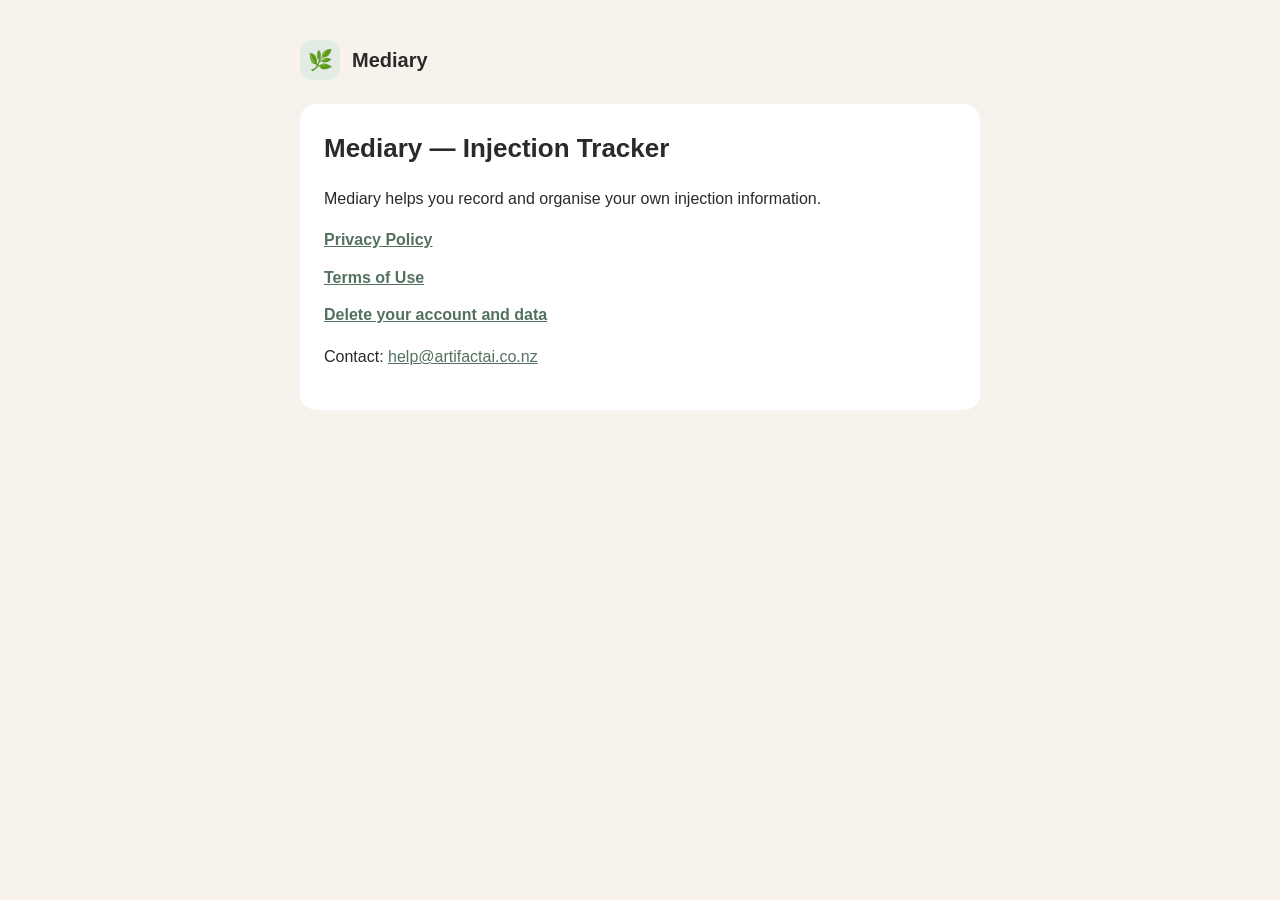
==== index.html @ fd197f35 "Add Mediary privacy policy, terms, and account deletion pages Co-Authored-By: Claude Sonnet 5.5 <nor" ====
<!doctype html>
<html lang="en">
<head>
<meta charset="utf-8" />
<meta name="viewport" content="width=device-width, initial-scale=1" />
<title>Mediary — Injection Tracker</title>
<style>
:root{--background:#F7F3EC;--surface:#FFFFFF;--text-primary:#2B2A28;--text-secondary:#6B6660;--accent:#6E8F7A;--accent-strong:#54705F;--accent-soft:#E3ECE4;--divider:#E5DFD3}
*{box-sizing:border-box}
body{margin:0;background:var(--background);color:var(--text-primary);font-family:-apple-system,BlinkMacSystemFont,"Segoe UI",Roboto,Helvetica,Arial,sans-serif;line-height:1.6}
.wrap{max-width:720px;margin:0 auto;padding:40px 20px 72px}
.brand{display:flex;align-items:center;gap:12px;margin-bottom:24px}
.brand-mark{width:40px;height:40px;border-radius:12px;background:var(--accent-soft);display:flex;align-items:center;justify-content:center;font-size:20px}
.brand-name{font-size:20px;font-weight:600}
.doc{background:var(--surface);border-radius:16px;padding:24px}
h1{font-size:26px;margin:0 0 12px}
h2{font-size:19px;margin:28px 0 8px}
h3{font-size:16px;margin:20px 0 6px}
a{color:var(--accent-strong)}
hr{border:none;border-top:1px solid var(--divider);margin:24px 0}
ul,ol{padding-left:22px}
li+li{margin-top:4px}
table{border-collapse:collapse;width:100%;font-size:14px;display:block;overflow-x:auto}
th,td{border:1px solid var(--divider);padding:8px;text-align:left;vertical-align:top}
th{background:var(--accent-soft)}
footer{margin-top:32px;color:var(--text-secondary);font-size:13px;text-align:center}
.links{list-style:none;padding:0}
.links li{margin:0 0 12px}
.links a{font-weight:600}

</style>
</head>
<body>
<div class="wrap">
<div class="brand"><div class="brand-mark">🌿</div><div class="brand-name">Mediary</div></div>
<article class="doc">
<h1>Mediary — Injection Tracker</h1>
<p>Mediary helps you record and organise your own injection information.</p>
<ul class="links">
<li><a href="privacy.html">Privacy Policy</a></li>
<li><a href="terms.html">Terms of Use</a></li>
<li><a href="delete-account/">Delete your account and data</a></li>
</ul>
<p>Contact: <a href="mailto:help@artifactai.co.nz">help@artifactai.co.nz</a></p>
</article>
</div>
</body>
</html>
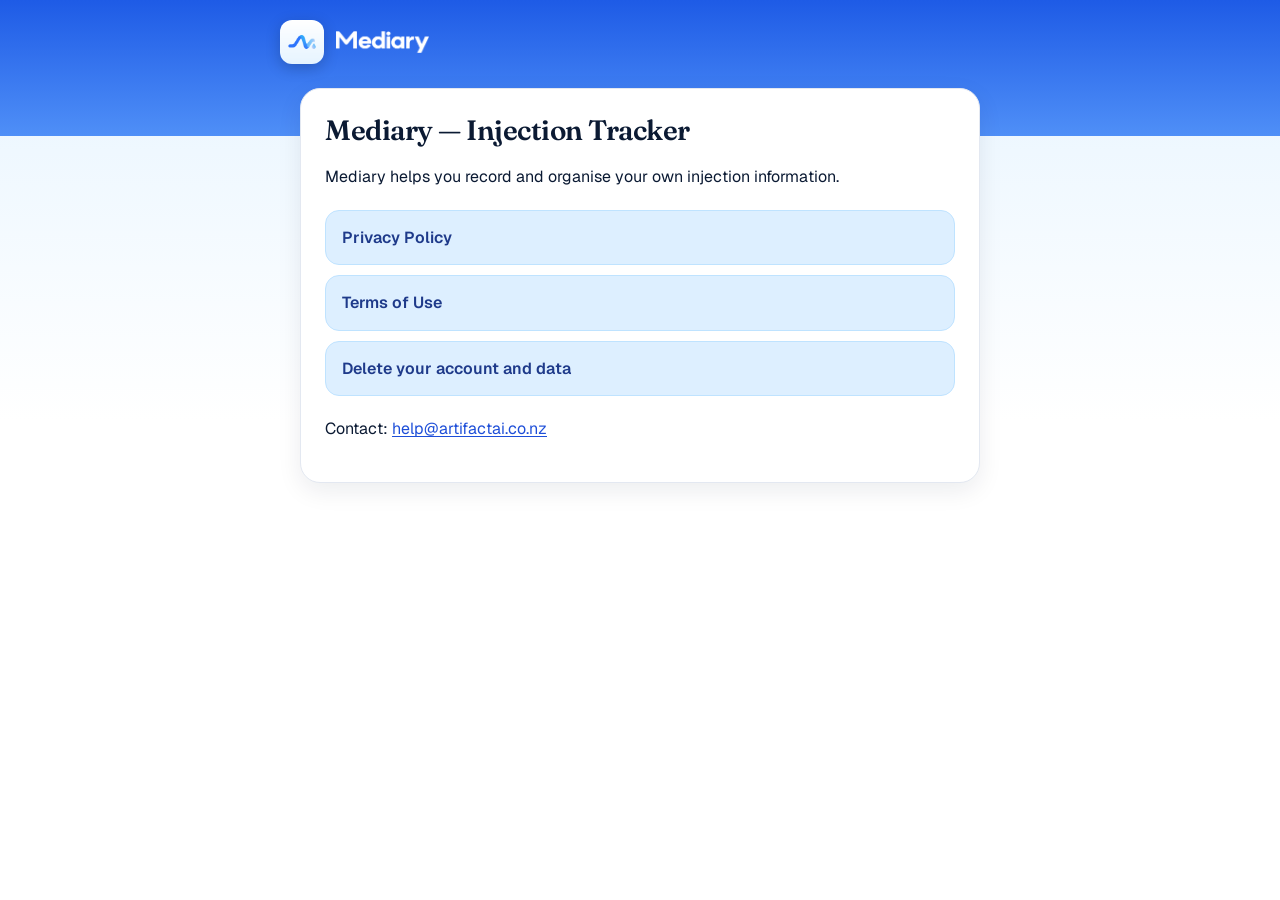
==== commit 05cb13f2: "Restyle legal pages to match the Mediary app (blue palette, Fraunces/Geist, app icon and wordmark) C" ====
--- a/index.html
+++ b/index.html
@@ -4,35 +4,17 @@
 <meta charset="utf-8" />
 <meta name="viewport" content="width=device-width, initial-scale=1" />
 <title>Mediary — Injection Tracker</title>
-<style>
-:root{--background:#F7F3EC;--surface:#FFFFFF;--text-primary:#2B2A28;--text-secondary:#6B6660;--accent:#6E8F7A;--accent-strong:#54705F;--accent-soft:#E3ECE4;--divider:#E5DFD3}
-*{box-sizing:border-box}
-body{margin:0;background:var(--background);color:var(--text-primary);font-family:-apple-system,BlinkMacSystemFont,"Segoe UI",Roboto,Helvetica,Arial,sans-serif;line-height:1.6}
-.wrap{max-width:720px;margin:0 auto;padding:40px 20px 72px}
-.brand{display:flex;align-items:center;gap:12px;margin-bottom:24px}
-.brand-mark{width:40px;height:40px;border-radius:12px;background:var(--accent-soft);display:flex;align-items:center;justify-content:center;font-size:20px}
-.brand-name{font-size:20px;font-weight:600}
-.doc{background:var(--surface);border-radius:16px;padding:24px}
-h1{font-size:26px;margin:0 0 12px}
-h2{font-size:19px;margin:28px 0 8px}
-h3{font-size:16px;margin:20px 0 6px}
-a{color:var(--accent-strong)}
-hr{border:none;border-top:1px solid var(--divider);margin:24px 0}
-ul,ol{padding-left:22px}
-li+li{margin-top:4px}
-table{border-collapse:collapse;width:100%;font-size:14px;display:block;overflow-x:auto}
-th,td{border:1px solid var(--divider);padding:8px;text-align:left;vertical-align:top}
-th{background:var(--accent-soft)}
-footer{margin-top:32px;color:var(--text-secondary);font-size:13px;text-align:center}
-.links{list-style:none;padding:0}
-.links li{margin:0 0 12px}
-.links a{font-weight:600}
-
-</style>
+<link rel="preconnect" href="https://fonts.googleapis.com" />
+<link rel="preconnect" href="https://fonts.gstatic.com" crossorigin />
+<link href="https://fonts.googleapis.com/css2?family=Fraunces:opsz,wght@9..144,500;9..144,600&family=Geist:wght@400;500;600&display=swap" rel="stylesheet" />
+<meta name="theme-color" content="#1E5BE6" />
+<link rel="icon" type="image/png" href="assets/favicon.png" />
+<link rel="apple-touch-icon" href="assets/apple-touch-icon.png" />
+<link rel="stylesheet" href="assets/style.css" />
 </head>
 <body>
+<header class="hero"><div class="hero-inner"><a class="brand" href="./"><img class="icon" src="assets/app-icon.png" alt="" width="44" height="44" /><img class="wordmark" src="assets/wordmark-white.png" alt="Mediary" /></a></div></header>
 <div class="wrap">
-<div class="brand"><div class="brand-mark">🌿</div><div class="brand-name">Mediary</div></div>
 <article class="doc">
 <h1>Mediary — Injection Tracker</h1>
 <p>Mediary helps you record and organise your own injection information.</p>
--- a/assets/style.css
+++ b/assets/style.css
@@ -0,0 +1,50 @@
+/* Mediary legal pages — tokens mirror src/theme/colors.ts and typography.ts in the app repo. */
+:root{
+  --background:#FFFFFF;--background-tint:#E6F4FF;--surface:#FFFFFF;--surface-secondary:#F1F4F9;
+  --text-primary:#0B1A33;--text-secondary:#33415A;--text-muted:#56627A;
+  --accent:#1D4ED8;--accent-strong:#1E3A8A;--accent-soft:#DDEFFF;--accent-soft-border:#BFE3FF;
+  --hero-top:#1E5BE6;--hero-bottom:#4F8FF7;
+  --divider:#E3E8F1;
+  --serif:"Fraunces",Georgia,"Times New Roman",serif;
+  --sans:"Geist",-apple-system,BlinkMacSystemFont,"Segoe UI",Roboto,Helvetica,Arial,sans-serif;
+}
+*{box-sizing:border-box}
+html{-webkit-text-size-adjust:100%}
+body{margin:0;min-height:100vh;color:var(--text-primary);font-family:var(--sans);line-height:1.6;
+  background:linear-gradient(180deg,var(--background-tint) 0,var(--background) 420px) no-repeat,var(--background)}
+.hero{background:linear-gradient(180deg,var(--hero-top),var(--hero-bottom));color:#fff;padding:20px 20px 72px}
+.hero-inner{max-width:720px;margin:0 auto}
+.brand{display:flex;align-items:center;gap:12px;text-decoration:none;color:#fff}
+.brand img.icon{width:44px;height:44px;border-radius:12px;box-shadow:0 4px 14px rgba(11,26,51,.25)}
+.brand img.wordmark{height:22px;width:auto;display:block}
+.wrap{max-width:720px;margin:-48px auto 0;padding:0 20px 72px}
+.doc,.card{background:var(--surface);border:1px solid var(--divider);border-radius:20px;padding:24px;
+  box-shadow:0 8px 24px rgba(11,26,51,.08)}
+.card{margin-bottom:20px}
+h1,h2,h3{font-family:var(--serif);font-weight:600;color:var(--text-primary);letter-spacing:-.3px;line-height:1.25}
+h1{font-size:28px;letter-spacing:-.5px;margin:0 0 12px}
+h2{font-size:21px;margin:32px 0 8px}
+h3{font-size:17px;margin:20px 0 6px}
+.card h2{font-size:18px;margin:0 0 12px}
+.subtitle{color:var(--text-secondary);margin:0 0 24px}
+p,li{font-size:16px}
+a{color:var(--accent);text-underline-offset:2px}
+a:hover{color:var(--accent-strong)}
+hr,.divider{border:none;border-top:1px solid var(--divider);margin:24px 0}
+ul,ol{padding-left:22px}
+li+li{margin-top:6px}
+table{border-collapse:collapse;width:100%;font-size:14px;display:block;overflow-x:auto}
+th,td{border:1px solid var(--divider);padding:8px 10px;text-align:left;vertical-align:top}
+th{background:var(--accent-soft);color:var(--accent-strong);font-weight:600}
+.links{list-style:none;padding:0;margin:20px 0}
+.links li{margin:0 0 10px}
+.links a{display:block;padding:14px 16px;border:1px solid var(--accent-soft-border);background:var(--accent-soft);
+  border-radius:14px;font-weight:600;color:var(--accent-strong);text-decoration:none}
+.links a:hover{background:#CFE8FF}
+.button{display:inline-block;background:var(--accent);color:#fff;text-decoration:none;font-weight:600;
+  padding:12px 20px;border-radius:999px;font-size:15px}
+.button:hover{background:var(--accent-strong);color:#fff}
+.muted{color:var(--text-muted);font-size:14px}
+footer{margin-top:32px;color:var(--text-muted);font-size:13px;text-align:center;line-height:1.7}
+footer a{color:var(--accent)}
+@media (max-width:480px){.doc,.card{padding:20px;border-radius:16px}h1{font-size:25px}}
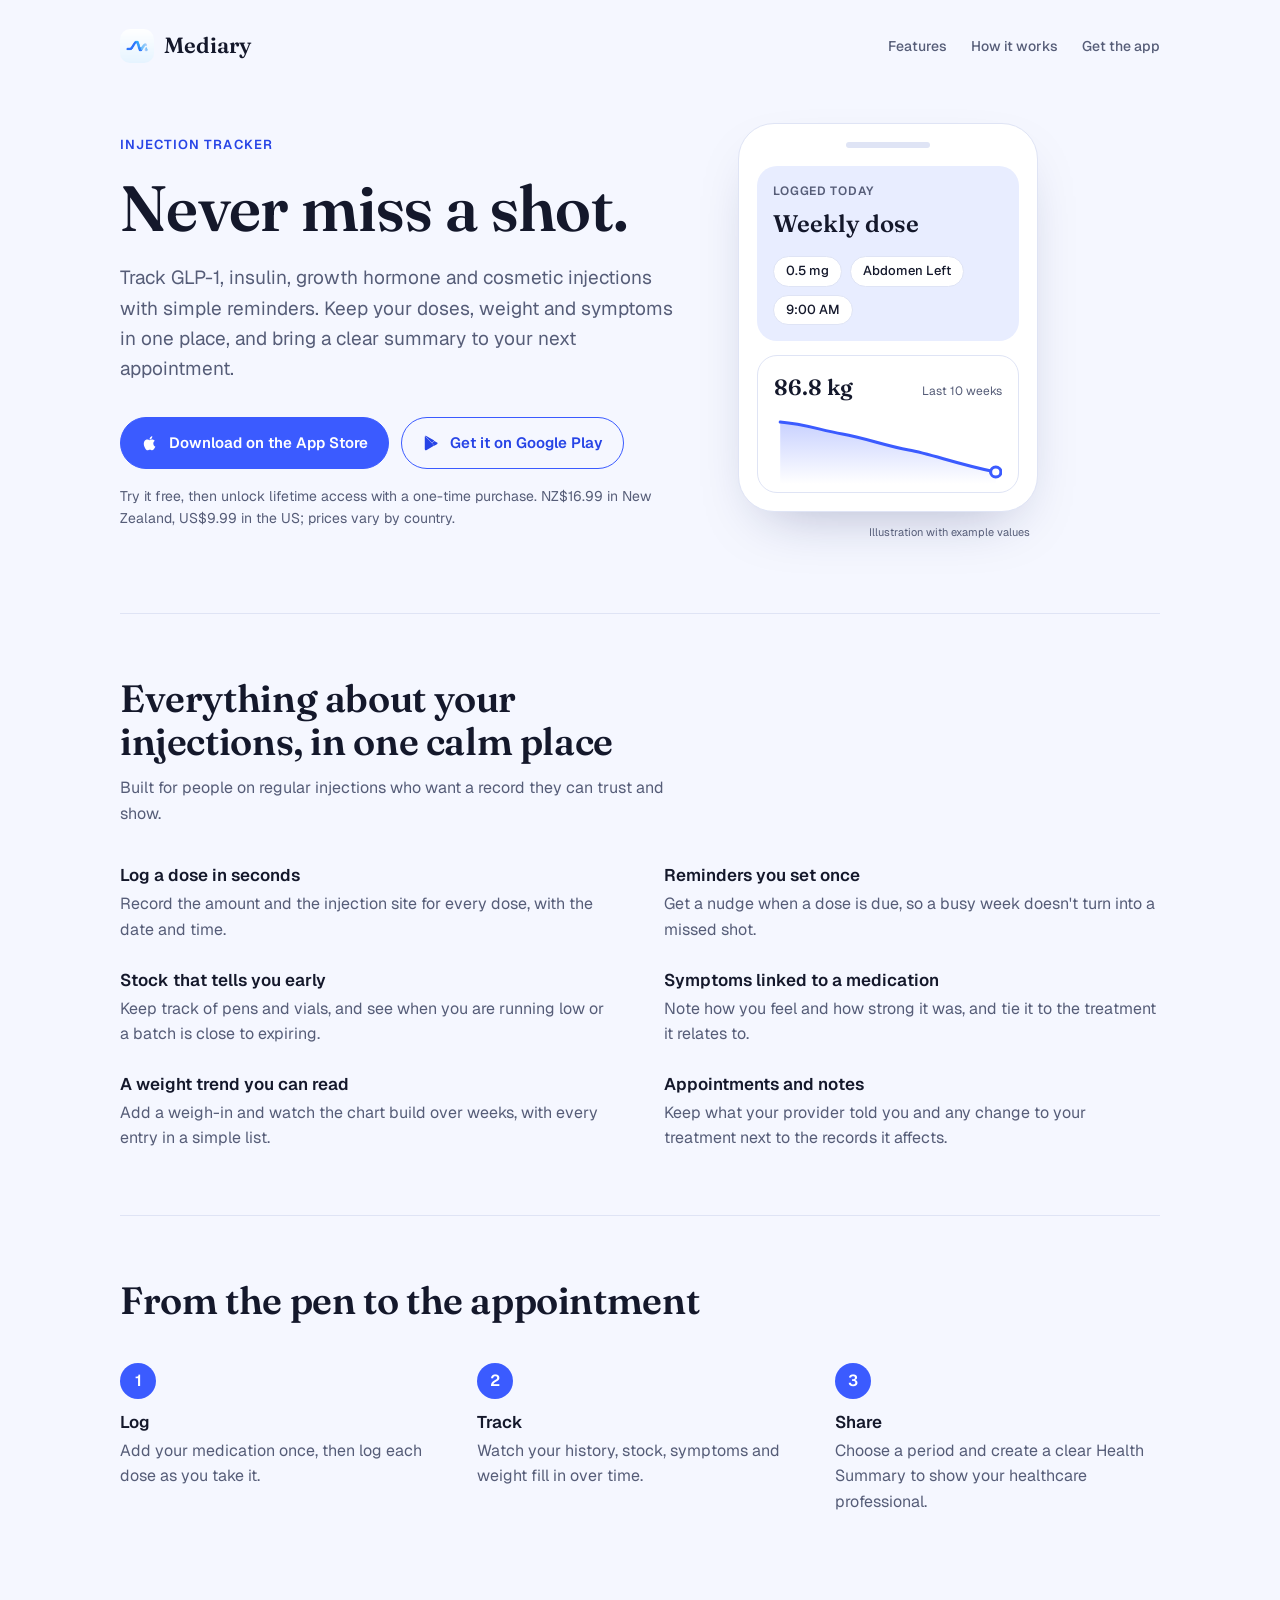
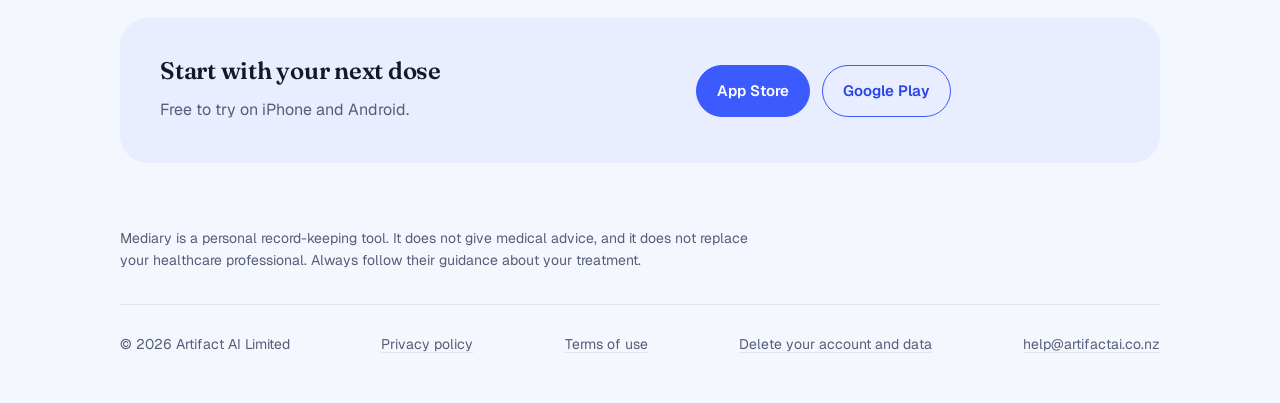
==== commit c51afa45: "Replace the legal index with the Mediary landing page Keeps links to the privacy policy, terms, acco" ====
--- a/index.html
+++ b/index.html
@@ -1,30 +1,279 @@
 <!doctype html>
 <html lang="en">
 <head>
-<meta charset="utf-8" />
-<meta name="viewport" content="width=device-width, initial-scale=1" />
-<title>Mediary — Injection Tracker</title>
-<link rel="preconnect" href="https://fonts.googleapis.com" />
-<link rel="preconnect" href="https://fonts.gstatic.com" crossorigin />
-<link href="https://fonts.googleapis.com/css2?family=Fraunces:opsz,wght@9..144,500;9..144,600&family=Geist:wght@400;500;600&display=swap" rel="stylesheet" />
-<meta name="theme-color" content="#1E5BE6" />
-<link rel="icon" type="image/png" href="assets/favicon.png" />
-<link rel="apple-touch-icon" href="assets/apple-touch-icon.png" />
-<link rel="stylesheet" href="assets/style.css" />
+<meta charset="utf-8">
+<meta name="viewport" content="width=device-width, initial-scale=1">
+<meta name="description" content="Never miss a shot. Track GLP-1, insulin, growth hormone and cosmetic injections with simple reminders. Free to try on iPhone and Android.">
+<link rel="canonical" href="https://artifactai-hub.github.io/mediary-legal/">
+<meta property="og:url" content="https://artifactai-hub.github.io/mediary-legal/">
+<meta property="og:type" content="website">
+<meta property="og:title" content="Mediary: Injection Tracker">
+<meta property="og:description" content="Log doses, track weight and symptoms, and share a clear summary with your healthcare professional.">
+<meta name="theme-color" content="#3B5BFF">
+<link rel="icon" type="image/png" href="assets/favicon.png">
+<link rel="apple-touch-icon" href="assets/apple-touch-icon.png">
+<title>Mediary</title>
+<link rel="stylesheet" href="https://fonts.googleapis.com/css2?family=Fraunces:opsz,wght@9..144,500;9..144,600&family=Geist:wght@400;500;600&display=swap">
+<style>
+  /* Layout concept: asymmetric hero (text left, phone right), then a plain two-column feature list, a three-step strip, and one download band. */
+  :root {
+    --bg: #F5F7FF;
+    --surface: #FFFFFF;
+    --fg: #14182B;
+    --muted: #565D78;
+    --line: #DFE4F5;
+    --accent: #3B5BFF;
+    --accent-strong: #2744E6;
+    --on-accent: #FFFFFF;
+    --soft: #E8EDFF;
+    --display: "Fraunces", Georgia, "Times New Roman", serif;
+    --body: "Geist", system-ui, -apple-system, "Segoe UI", Roboto, sans-serif;
+  }
+  @media (prefers-color-scheme: dark) {
+    :root:not([data-theme="light"]) {
+      --bg: #0E1220;
+      --surface: #171C2F;
+      --fg: #EDEFFA;
+      --muted: #A0A8C8;
+      --line: #272D47;
+      --accent: #8095FF;
+      --accent-strong: #A3B3FF;
+      --on-accent: #0E1220;
+      --soft: #1D2440;
+      color-scheme: dark;
+    }
+  }
+  :root[data-theme="dark"] {
+    --bg: #0E1220;
+    --surface: #171C2F;
+    --fg: #EDEFFA;
+    --muted: #A0A8C8;
+    --line: #272D47;
+    --accent: #8095FF;
+    --accent-strong: #A3B3FF;
+    --on-accent: #0E1220;
+    --soft: #1D2440;
+    color-scheme: dark;
+  }
+
+  * { box-sizing: border-box; }
+  body {
+    background: var(--bg);
+    color: var(--fg);
+    font-family: var(--body);
+    font-size: 16px;
+    line-height: 1.6;
+    padding-left: max(16px, env(safe-area-inset-left, 0px));
+    padding-right: max(16px, env(safe-area-inset-right, 0px));
+    padding-block: 0;
+  }
+  a { color: inherit; }
+  .wrap { max-width: 1040px; margin: 0 auto; }
+  h1, h2, h3 { font-family: var(--display); font-weight: 600; line-height: 1.12; margin: 0; text-wrap: balance; letter-spacing: -0.01em; }
+  p { margin: 0; }
+
+  header.top { display: flex; align-items: center; justify-content: space-between; gap: 16px; padding-block: 20px; }
+  .brand { display: inline-flex; align-items: center; gap: 10px; text-decoration: none; font-family: var(--display); font-weight: 600; font-size: 22px; }
+  .brand .icon { width: 34px; height: 34px; border-radius: 10px; display: block; }
+  nav.top a { text-decoration: none; color: var(--muted); font-size: 14px; font-weight: 500; margin-left: 20px; }
+  nav.top a:hover { color: var(--fg); }
+
+  .hero { display: grid; grid-template-columns: 1.15fr 0.85fr; gap: 48px; align-items: center; padding-block: 40px 72px; }
+  .hero > * { min-width: 0; }
+  .eyebrow { font-size: 13px; font-weight: 600; letter-spacing: 0.08em; text-transform: uppercase; color: var(--accent-strong); margin-bottom: 16px; }
+  .hero h1 { font-size: clamp(40px, 7vw, 64px); }
+  .lede { font-size: 19px; color: var(--muted); max-width: 34em; margin-top: 20px; }
+  .stores { display: flex; flex-wrap: wrap; gap: 12px; margin-top: 32px; }
+  .btn { display: inline-flex; align-items: center; gap: 10px; padding: 13px 20px; border-radius: 999px; font-weight: 600; font-size: 15px; text-decoration: none; border: 1.5px solid var(--accent); }
+  .btn.primary { background: var(--accent); color: var(--on-accent); }
+  .btn.ghost { color: var(--accent-strong); background: transparent; }
+  .btn:hover { filter: brightness(0.95); }
+  .btn:focus-visible, nav.top a:focus-visible, .foot a:focus-visible { outline: 3px solid var(--accent); outline-offset: 3px; }
+  .btn svg { width: 18px; height: 18px; fill: currentColor; flex: none; }
+  .price-note { margin-top: 16px; font-size: 14px; color: var(--muted); }
+
+  .phone { justify-self: center; width: min(100%, 300px); background: var(--surface); border: 1px solid var(--line); border-radius: 36px; padding: 18px; box-shadow: 0 24px 60px -28px rgba(20, 30, 90, 0.35); }
+  .phone .bar { width: 84px; height: 6px; border-radius: 3px; background: var(--line); margin: 0 auto 18px; }
+  .dose { background: var(--soft); border-radius: 20px; padding: 16px; }
+  .dose .label { font-size: 12px; font-weight: 600; letter-spacing: 0.06em; text-transform: uppercase; color: var(--muted); }
+  .dose .name { font-family: var(--display); font-size: 24px; font-weight: 600; margin-top: 4px; }
+  .dose .meta { display: flex; gap: 8px; flex-wrap: wrap; margin-top: 12px; }
+  .chip { background: var(--surface); border: 1px solid var(--line); border-radius: 999px; padding: 4px 12px; font-size: 13px; font-weight: 500; }
+  .weight { margin-top: 14px; border: 1px solid var(--line); border-radius: 20px; padding: 14px 16px 8px; }
+  .weight .row { display: flex; justify-content: space-between; align-items: baseline; }
+  .weight .big { font-family: var(--display); font-size: 22px; font-weight: 600; }
+  .weight .when { font-size: 12px; color: var(--muted); }
+  .weight svg { display: block; width: 100%; height: 72px; margin-top: 6px; }
+  .illus { text-align: center; font-size: 11px; color: var(--muted); margin-top: 12px; }
+
+  section { padding-block: 64px; border-top: 1px solid var(--line); }
+  section h2 { font-size: clamp(28px, 4.5vw, 38px); max-width: 18em; }
+  .sub { color: var(--muted); max-width: 36em; margin-top: 12px; }
+
+  .features { display: grid; grid-template-columns: 1fr 1fr; gap: 28px 48px; margin-top: 40px; }
+  .features > div { min-width: 0; }
+  .features h3 { font-family: var(--body); font-size: 17px; font-weight: 600; letter-spacing: 0; }
+  .features p { color: var(--muted); margin-top: 6px; }
+
+  .steps { counter-reset: step; display: grid; grid-template-columns: repeat(3, 1fr); gap: 32px; margin-top: 40px; list-style: none; padding: 0; }
+  .steps li { counter-increment: step; min-width: 0; }
+  .steps li::before { content: counter(step); display: grid; place-items: center; width: 36px; height: 36px; border-radius: 50%; background: var(--accent); color: var(--on-accent); font-weight: 600; margin-bottom: 14px; }
+  .steps h3 { font-family: var(--body); font-size: 17px; font-weight: 600; letter-spacing: 0; }
+  .steps p { color: var(--muted); margin-top: 6px; }
+
+  .band { background: var(--soft); border-radius: 28px; padding: 40px; display: grid; grid-template-columns: 1.2fr 1fr; gap: 28px; align-items: center; border-top: 0; margin-block: 24px 64px; }
+  .band > * { min-width: 0; }
+  .band .stores { margin-top: 0; justify-content: flex-start; }
+
+  .care { font-size: 14px; color: var(--muted); max-width: 46em; margin-bottom: 32px; }
+  .foot { display: flex; flex-wrap: wrap; gap: 12px 24px; justify-content: space-between; font-size: 14px; color: var(--muted); padding-block: 28px 40px; border-top: 1px solid var(--line); }
+  .foot a { text-decoration-color: var(--line); text-underline-offset: 3px; }
+
+  @media (max-width: 760px) {
+    .hero { grid-template-columns: 1fr; gap: 36px; padding-block: 24px 48px; }
+    .features, .steps, .band { grid-template-columns: 1fr; }
+    .band { padding: 28px 22px; }
+    nav.top a:not(.keep) { display: none; }
+  }
+  @media (prefers-reduced-motion: no-preference) {
+    .btn { transition: filter 0.15s ease; }
+  }
+</style>
 </head>
 <body>
-<header class="hero"><div class="hero-inner"><a class="brand" href="./"><img class="icon" src="assets/app-icon.png" alt="" width="44" height="44" /><img class="wordmark" src="assets/wordmark-white.png" alt="Mediary" /></a></div></header>
 <div class="wrap">
-<article class="doc">
-<h1>Mediary — Injection Tracker</h1>
-<p>Mediary helps you record and organise your own injection information.</p>
-<ul class="links">
-<li><a href="privacy.html">Privacy Policy</a></li>
-<li><a href="terms.html">Terms of Use</a></li>
-<li><a href="delete-account/">Delete your account and data</a></li>
-</ul>
-<p>Contact: <a href="mailto:help@artifactai.co.nz">help@artifactai.co.nz</a></p>
-</article>
+  <header class="top">
+    <a class="brand" href="#top" aria-label="Mediary">
+      <img class="icon" src="assets/app-icon.png" alt="" width="34" height="34">
+      Mediary
+    </a>
+    <nav class="top" aria-label="Page">
+      <a href="#features">Features</a>
+      <a href="#how">How it works</a>
+      <a class="keep" href="#get">Get the app</a>
+    </nav>
+  </header>
+
+  <main id="top">
+    <div class="hero">
+      <div>
+        <p class="eyebrow">Injection tracker</p>
+        <h1>Never miss a shot.</h1>
+        <p class="lede">Track GLP-1, insulin, growth hormone and cosmetic injections with simple reminders. Keep your doses, weight and symptoms in one place, and bring a clear summary to your next appointment.</p>
+        <div class="stores" id="get">
+          <a class="btn primary" href="https://apps.apple.com/us/app/mediary/id6821544844" target="_blank" rel="noopener">
+            <svg viewBox="0 0 24 24" aria-hidden="true"><path d="M16.4 12.6c0-2.3 1.9-3.4 2-3.5-1.1-1.6-2.8-1.8-3.4-1.8-1.4-.1-2.8.9-3.5.9-.7 0-1.9-.8-3.1-.8-1.6 0-3.1.9-3.9 2.4-1.7 2.9-.4 7.2 1.2 9.5.8 1.2 1.7 2.4 3 2.4 1.2 0 1.6-.8 3.1-.8s1.8.8 3.1.8c1.3 0 2.1-1.2 2.9-2.3.9-1.3 1.3-2.6 1.3-2.7-.1 0-2.7-1-2.7-4.1zM14.1 5.9c.6-.8 1.1-1.9 1-3-.9 0-2.1.6-2.7 1.4-.6.7-1.1 1.8-1 2.9 1.1.1 2.1-.5 2.7-1.3z"/></svg>
+            Download on the App Store
+          </a>
+          <a class="btn ghost" href="https://play.google.com/store/apps/details?id=nz.co.artifactai.mediary" target="_blank" rel="noopener">
+            <svg viewBox="0 0 24 24" aria-hidden="true"><path d="M4.2 2.6c-.3.3-.5.8-.5 1.4v16c0 .6.2 1.1.5 1.4l.1.1 9-9v-.2l-9-9zM16.3 15.5l-3-3v-.2l3-3 .1.1 3.6 2c1 .6 1 1.5 0 2.1l-3.6 2-.1 0zM16.4 15.4l-3.1-3.1-9.1 9.1c.3.4.9.4 1.5.1l10.7-6.1zM16.4 8.6 5.7 2.5c-.6-.3-1.2-.3-1.5.1l9.1 9.1 3.1-3.1z"/></svg>
+            Get it on Google Play
+          </a>
+        </div>
+        <p class="price-note">Try it free, then unlock lifetime access with a one-time purchase. NZ$16.99 in New Zealand, US$9.99 in the US; prices vary by country.</p>
+      </div>
+
+      <div>
+        <div class="phone" role="img" aria-label="Illustration of the Mediary app showing a logged dose and a weight chart">
+          <div class="bar"></div>
+          <div class="dose">
+            <p class="label">Logged today</p>
+            <p class="name">Weekly dose</p>
+            <div class="meta">
+              <span class="chip">0.5 mg</span>
+              <span class="chip">Abdomen Left</span>
+              <span class="chip">9:00 AM</span>
+            </div>
+          </div>
+          <div class="weight">
+            <div class="row"><span class="big">86.8 kg</span><span class="when">Last 10 weeks</span></div>
+            <svg viewBox="0 0 220 72" preserveAspectRatio="none" aria-hidden="true">
+              <defs>
+                <linearGradient id="wfill" x1="0" y1="0" x2="0" y2="1">
+                  <stop offset="0" style="stop-color: var(--accent); stop-opacity: 0.28"/>
+                  <stop offset="1" style="stop-color: var(--accent); stop-opacity: 0"/>
+                </linearGradient>
+              </defs>
+              <path d="M6 10 C 30 12, 44 18, 66 22 S 108 34, 130 38 S 176 52, 214 60 L 214 72 L 6 72 Z" fill="url(#wfill)"/>
+              <path d="M6 10 C 30 12, 44 18, 66 22 S 108 34, 130 38 S 176 52, 214 60" fill="none" stroke="var(--accent)" stroke-width="3" stroke-linecap="round"/>
+              <circle cx="214" cy="60" r="5" fill="var(--surface)" stroke="var(--accent)" stroke-width="3"/>
+            </svg>
+          </div>
+        </div>
+        <p class="illus">Illustration with example values</p>
+      </div>
+    </div>
+
+    <section id="features">
+      <h2>Everything about your injections, in one calm place</h2>
+      <p class="sub">Built for people on regular injections who want a record they can trust and show.</p>
+      <div class="features">
+        <div>
+          <h3>Log a dose in seconds</h3>
+          <p>Record the amount and the injection site for every dose, with the date and time.</p>
+        </div>
+        <div>
+          <h3>Reminders you set once</h3>
+          <p>Get a nudge when a dose is due, so a busy week doesn't turn into a missed shot.</p>
+        </div>
+        <div>
+          <h3>Stock that tells you early</h3>
+          <p>Keep track of pens and vials, and see when you are running low or a batch is close to expiring.</p>
+        </div>
+        <div>
+          <h3>Symptoms linked to a medication</h3>
+          <p>Note how you feel and how strong it was, and tie it to the treatment it relates to.</p>
+        </div>
+        <div>
+          <h3>A weight trend you can read</h3>
+          <p>Add a weigh-in and watch the chart build over weeks, with every entry in a simple list.</p>
+        </div>
+        <div>
+          <h3>Appointments and notes</h3>
+          <p>Keep what your provider told you and any change to your treatment next to the records it affects.</p>
+        </div>
+      </div>
+    </section>
+
+    <section id="how">
+      <h2>From the pen to the appointment</h2>
+      <ol class="steps">
+        <li>
+          <h3>Log</h3>
+          <p>Add your medication once, then log each dose as you take it.</p>
+        </li>
+        <li>
+          <h3>Track</h3>
+          <p>Watch your history, stock, symptoms and weight fill in over time.</p>
+        </li>
+        <li>
+          <h3>Share</h3>
+          <p>Choose a period and create a clear Health Summary to show your healthcare professional.</p>
+        </li>
+      </ol>
+    </section>
+
+    <div class="band">
+      <div>
+        <h2>Start with your next dose</h2>
+        <p class="sub">Free to try on iPhone and Android.</p>
+      </div>
+      <div class="stores">
+        <a class="btn primary" href="https://apps.apple.com/us/app/mediary/id6821544844" target="_blank" rel="noopener">App Store</a>
+        <a class="btn ghost" href="https://play.google.com/store/apps/details?id=nz.co.artifactai.mediary" target="_blank" rel="noopener">Google Play</a>
+      </div>
+    </div>
+
+    <p class="care">Mediary is a personal record-keeping tool. It does not give medical advice, and it does not replace your healthcare professional. Always follow their guidance about your treatment.</p>
+  </main>
+
+  <footer class="foot">
+    <span>&copy; 2026 Artifact AI Limited</span>
+    <a href="https://artifactai-hub.github.io/mediary-legal/privacy.html" target="_blank" rel="noopener">Privacy policy</a>
+    <a href="https://artifactai-hub.github.io/mediary-legal/terms.html" target="_blank" rel="noopener">Terms of use</a>
+    <a href="https://artifactai-hub.github.io/mediary-legal/delete-account/" target="_blank" rel="noopener">Delete your account and data</a>
+    <a href="mailto:help@artifactai.co.nz">help@artifactai.co.nz</a>
+  </footer>
 </div>
 </body>
 </html>
